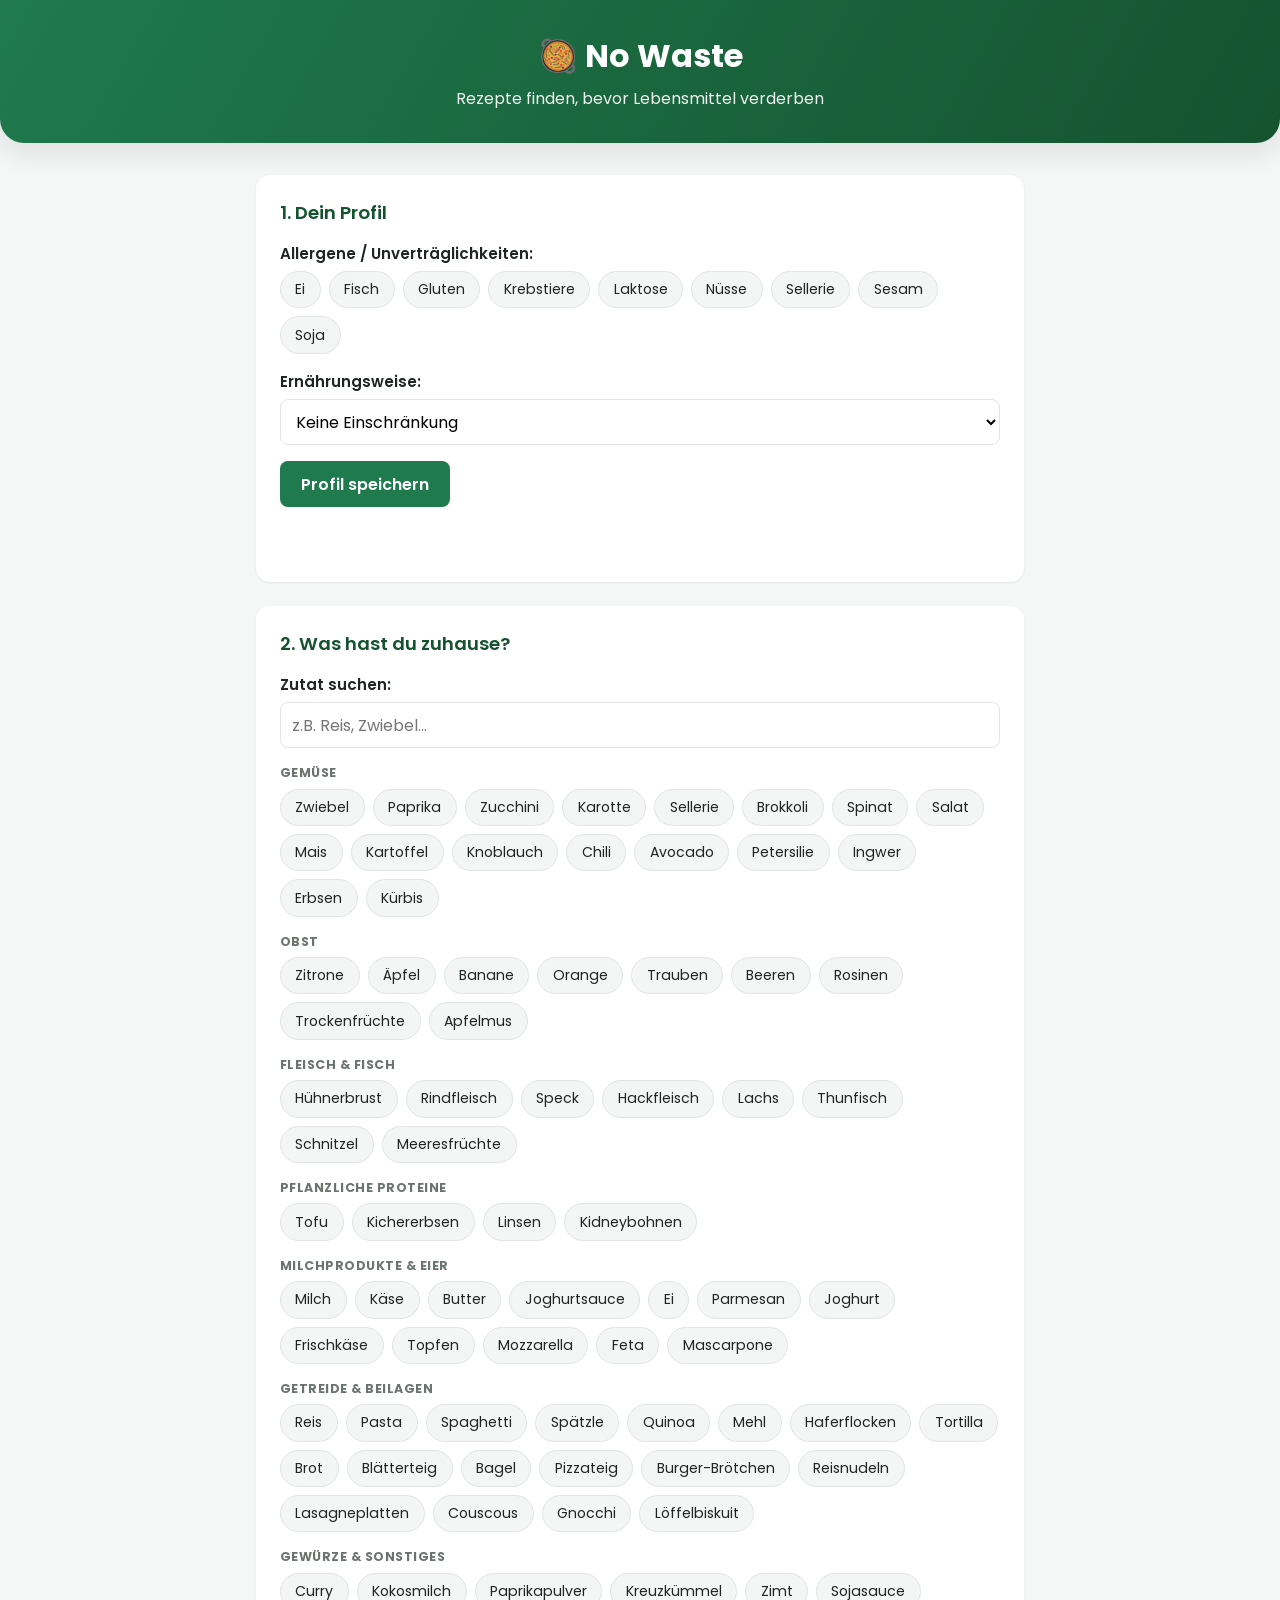
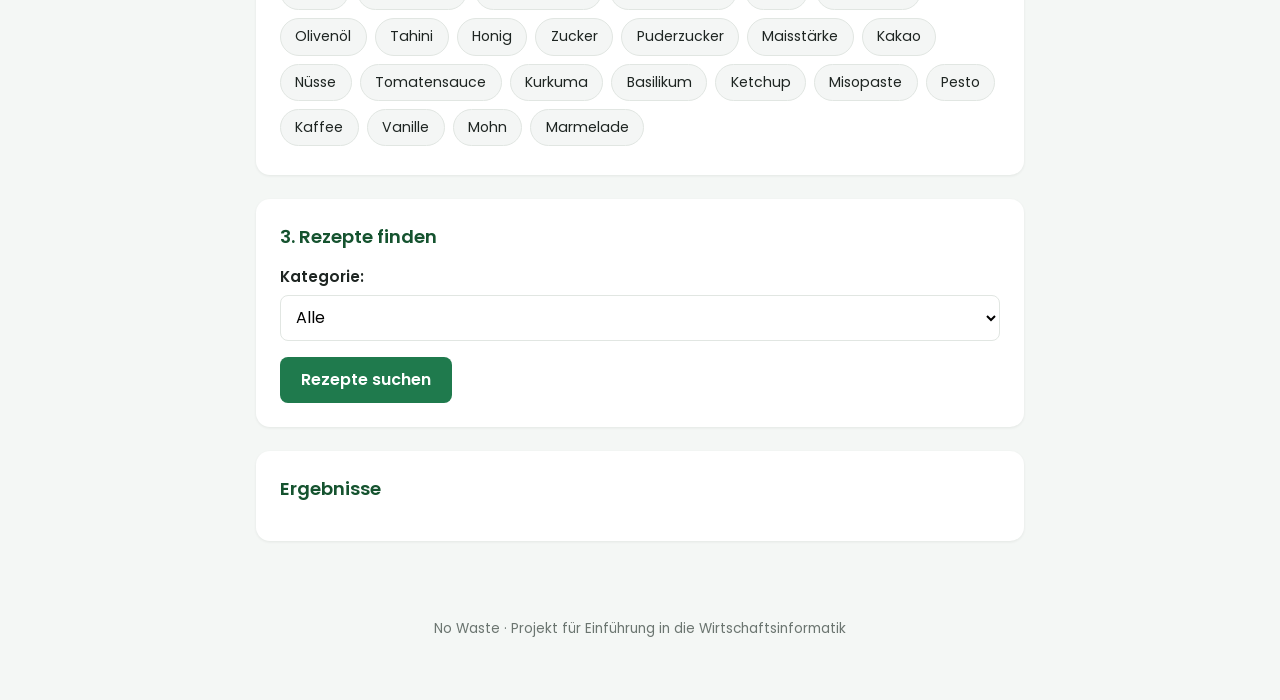
==== index.html @ 999bea0e "Add files via upload" ====
<!DOCTYPE html>
<html lang="de">
<head>
  <meta charset="UTF-8">
  <meta name="viewport" content="width=device-width, initial-scale=1.0">
  <title>No Waste</title>
  <link rel="preconnect" href="https://fonts.googleapis.com">
  <link rel="preconnect" href="https://fonts.gstatic.com" crossorigin>
  <link href="https://fonts.googleapis.com/css2?family=Poppins:wght@400;500;600;700&display=swap" rel="stylesheet">
  <link rel="stylesheet" href="style.css">
</head>
<body>
  <header>
    <h1>🥘 No Waste</h1>
    <p class="subtitle">Rezepte finden, bevor Lebensmittel verderben</p>
  </header>

  <main>
    <!-- Profil-Bereich: Allergene + Ernährungspräferenz (einmalig, wird gespeichert) -->
    <section id="profil-bereich" class="card">
      <h2>1. Dein Profil</h2>
      <div class="form-group">
        <label>Allergene / Unverträglichkeiten:</label>
        <div id="allergene-auswahl" class="chip-container"></div>
      </div>
      <div class="form-group">
        <label for="ernaehrung-select">Ernährungsweise:</label>
        <select id="ernaehrung-select"></select>
      </div>
      <button id="profil-speichern-btn">Profil speichern</button>
      <p id="profil-status" class="status-text"></p>
    </section>

    <!-- Zutaten-Auswahl -->
    <section id="zutaten-bereich" class="card">
      <h2>2. Was hast du zuhause?</h2>
      <div class="form-group">
        <label for="zutaten-suche">Zutat suchen:</label>
        <input type="text" id="zutaten-suche" placeholder="z.B. Reis, Zwiebel...">
      </div>
      <div id="zutaten-auswahl"></div>
    </section>

    <!-- Filter -->
    <section id="suche-bereich" class="card">
      <h2>3. Rezepte finden</h2>
      <div class="form-group">
        <label for="kategorie-select">Kategorie:</label>
        <select id="kategorie-select"></select>
      </div>
      <button id="suchen-btn">Rezepte suchen</button>
    </section>

    <!-- Ergebnisliste -->
    <section id="ergebnis-bereich" class="card">
      <h2>Ergebnisse</h2>
      <div id="ergebnis-container"></div>
    </section>
  </main>

  <footer>
    <p>No Waste · Projekt für Einführung in die Wirtschaftsinformatik</p>
  </footer>

  <script src="data.js"></script>
  <script src="algorithm.js"></script>
  <script src="ui-helpers.js"></script>
  <script src="app.js"></script>
</body>
</html>
---- style.css ----
:root {
  --color-primary: #1f7a4d;
  --color-primary-dark: #15532f;
  --color-primary-light: #e8f5ec;
  --color-accent: #e8a33d;
  --color-bg: #f4f7f5;
  --color-card: #ffffff;
  --color-text: #1e2522;
  --color-text-muted: #6b7570;
  --color-border: #e1e6e2;
  --color-danger: #c0392b;
  --radius: 14px;
  --shadow-sm: 0 1px 3px rgba(16, 24, 20, 0.07);
  --shadow-md: 0 10px 28px rgba(16, 24, 20, 0.10);
}

* { box-sizing: border-box; }

body {
  font-family: 'Poppins', 'Segoe UI', Arial, sans-serif;
  background: var(--color-bg);
  margin: 0;
  padding: 0;
  color: var(--color-text);
}

header {
  background: linear-gradient(120deg, var(--color-primary), var(--color-primary-dark));
  color: white;
  padding: 2rem 1.5rem;
  text-align: center;
  border-radius: 0 0 24px 24px;
  box-shadow: var(--shadow-md);
}

header h1 { margin: 0; font-size: 2rem; font-weight: 700; }
.subtitle { margin: 0.4rem 0 0; opacity: 0.92; }

.back-link {
  display: inline-block;
  margin-top: 0.8rem;
  color: white;
  text-decoration: none;
  font-weight: 500;
  opacity: 0.9;
  transition: opacity 0.15s;
}
.back-link:hover { opacity: 1; text-decoration: underline; }

main {
  max-width: 800px;
  margin: 2rem auto;
  padding: 0 1rem;
}

footer {
  text-align: center;
  color: var(--color-text-muted);
  font-size: 0.85rem;
  padding: 2rem 1rem 3rem;
}

.card {
  background: var(--color-card);
  border-radius: var(--radius);
  padding: 1.5rem;
  margin-bottom: 1.5rem;
  box-shadow: var(--shadow-sm);
}

.card h2 {
  margin-top: 0;
  color: var(--color-primary-dark);
  font-size: 1.15rem;
  font-weight: 600;
}

.meta-small {
  font-size: 0.8rem;
  font-weight: 400;
  color: var(--color-text-muted);
}

.form-group { margin-bottom: 1rem; }
.form-group label { display: block; font-weight: 600; margin-bottom: 0.4rem; font-size: 0.95rem; }

select, input[type="text"] {
  width: 100%;
  padding: 0.6rem 0.7rem;
  border: 1px solid var(--color-border);
  border-radius: 8px;
  font-size: 1rem;
  font-family: inherit;
  background: #fff;
}
select:focus, input[type="text"]:focus {
  outline: none;
  border-color: var(--color-primary);
}

button {
  background: var(--color-primary);
  color: white;
  border: none;
  padding: 0.65rem 1.3rem;
  border-radius: 8px;
  font-size: 1rem;
  font-weight: 600;
  font-family: inherit;
  cursor: pointer;
  transition: background 0.15s;
}
button:hover { background: var(--color-primary-dark); }

.chip-group-label {
  font-size: 0.78rem;
  font-weight: 700;
  text-transform: uppercase;
  letter-spacing: 0.04em;
  color: var(--color-text-muted);
  margin: 1rem 0 0.4rem;
}
.chip-group-label:first-child { margin-top: 0; }

.chip-container {
  display: flex;
  flex-wrap: wrap;
  gap: 0.5rem;
  margin-bottom: 0.3rem;
}

.chip {
  padding: 0.45rem 0.9rem;
  border: 1px solid var(--color-border);
  border-radius: 20px;
  cursor: pointer;
  font-size: 0.88rem;
  background: #f4f6f5;
  user-select: none;
  transition: background 0.15s, border-color 0.15s, color 0.15s;
}
.chip:hover { border-color: var(--color-primary); }
.chip.selected {
  background: var(--color-primary);
  color: white;
  border-color: var(--color-primary);
}
.chip.selected::before { content: "✓ "; }

.status-text {
  color: var(--color-primary);
  font-weight: 600;
  min-height: 1.2rem;
}

/* ---- Icon-Kreise ---- */
.icon-circle {
  width: 54px;
  height: 54px;
  border-radius: 50%;
  display: flex;
  align-items: center;
  justify-content: center;
  font-size: 1.7rem;
  flex-shrink: 0;
  box-shadow: var(--shadow-sm);
}
.icon-circle.big { width: 92px; height: 92px; font-size: 2.8rem; }

.icon-fruehstueck { background: linear-gradient(135deg, #ffd98e, #ef9f3e); }
.icon-mittag { background: linear-gradient(135deg, #8fd3a6, #1f7a4d); }
.icon-suess { background: linear-gradient(135deg, #f6a9c4, #c0558d); }

/* ---- Rezept-Karten (Übersicht) ---- */
@keyframes fadeInUp {
  from { opacity: 0; transform: translateY(10px); }
  to { opacity: 1; transform: translateY(0); }
}

.rezept-card {
  border: 1px solid var(--color-border);
  border-radius: var(--radius);
  padding: 1.1rem;
  margin-bottom: 1rem;
  cursor: pointer;
  background: #fff;
  animation: fadeInUp 0.35s ease both;
  transition: transform 0.15s ease, box-shadow 0.15s ease, border-color 0.15s ease;
}
.rezept-card:hover, .rezept-card:focus-visible {
  transform: translateY(-3px);
  box-shadow: var(--shadow-md);
  border-color: var(--color-primary);
  outline: none;
}

.rezept-card.potenzial {
  border: 2px dashed var(--color-accent);
  background: #fffaf0;
}

.rezept-header {
  display: flex;
  justify-content: space-between;
  align-items: center;
  gap: 0.8rem;
  margin-bottom: 0.3rem;
}

.rezept-header-left {
  display: flex;
  align-items: center;
  gap: 0.9rem;
}

.rezept-header h3 { margin: 0; font-size: 1.05rem; }

.sterne { color: var(--color-accent); font-size: 1.05rem; letter-spacing: 1px; white-space: nowrap; }
.sterne.big { font-size: 1.4rem; }

.potenzial-badge {
  display: inline-block;
  background: var(--color-accent);
  color: white;
  font-size: 0.7rem;
  font-weight: 600;
  padding: 0.15rem 0.5rem;
  border-radius: 10px;
  margin-left: 0.5rem;
  vertical-align: middle;
}

.rezept-meta { color: var(--color-text-muted); font-size: 0.88rem; margin: 0.2rem 0; }
.fehlend { color: var(--color-danger); font-size: 0.88rem; margin: 0.4rem 0 0; }
.substitution { color: var(--color-primary); font-size: 0.88rem; margin: 0.2rem 0 0; }

.empty-state { color: var(--color-text-muted); font-style: italic; }

/* ---- Detailseite ---- */
.detail-hero {
  display: flex;
  align-items: center;
  gap: 1.3rem;
  margin-bottom: 1.5rem;
}
.detail-hero h1 { margin: 0 0 0.2rem; font-size: 1.6rem; }

.zutaten-liste, .zubereitung-liste {
  padding-left: 1.2rem;
  margin: 0;
}
.zutaten-liste li, .zubereitung-liste li {
  margin-bottom: 0.5rem;
  line-height: 1.4;
}

.essenziell-badge {
  display: inline-block;
  background: var(--color-primary-light);
  color: var(--color-primary-dark);
  font-size: 0.7rem;
  font-weight: 600;
  padding: 0.1rem 0.45rem;
  border-radius: 8px;
  margin-left: 0.4rem;
}

.naehrwerte-grid {
  display: grid;
  grid-template-columns: repeat(4, 1fr);
  gap: 0.8rem;
  text-align: center;
}
.naehrwerte-grid div {
  background: var(--color-bg);
  border-radius: 10px;
  padding: 0.7rem 0.3rem;
  display: flex;
  flex-direction: column;
  gap: 0.15rem;
}
.naehrwerte-grid strong { font-size: 1.1rem; color: var(--color-primary-dark); }
.naehrwerte-grid span { font-size: 0.78rem; color: var(--color-text-muted); }

.tag-container { display: flex; flex-wrap: wrap; gap: 0.5rem; }
.tag {
  background: #fdeceb;
  color: var(--color-danger);
  padding: 0.3rem 0.7rem;
  border-radius: 20px;
  font-size: 0.85rem;
  font-weight: 500;
}
.tag-neutral {
  background: var(--color-primary-light);
  color: var(--color-primary-dark);
}

@media (max-width: 600px) {
  .detail-hero { flex-direction: column; align-items: flex-start; text-align: left; }
  .naehrwerte-grid { grid-template-columns: repeat(2, 1fr); }
  header h1 { font-size: 1.6rem; }
}
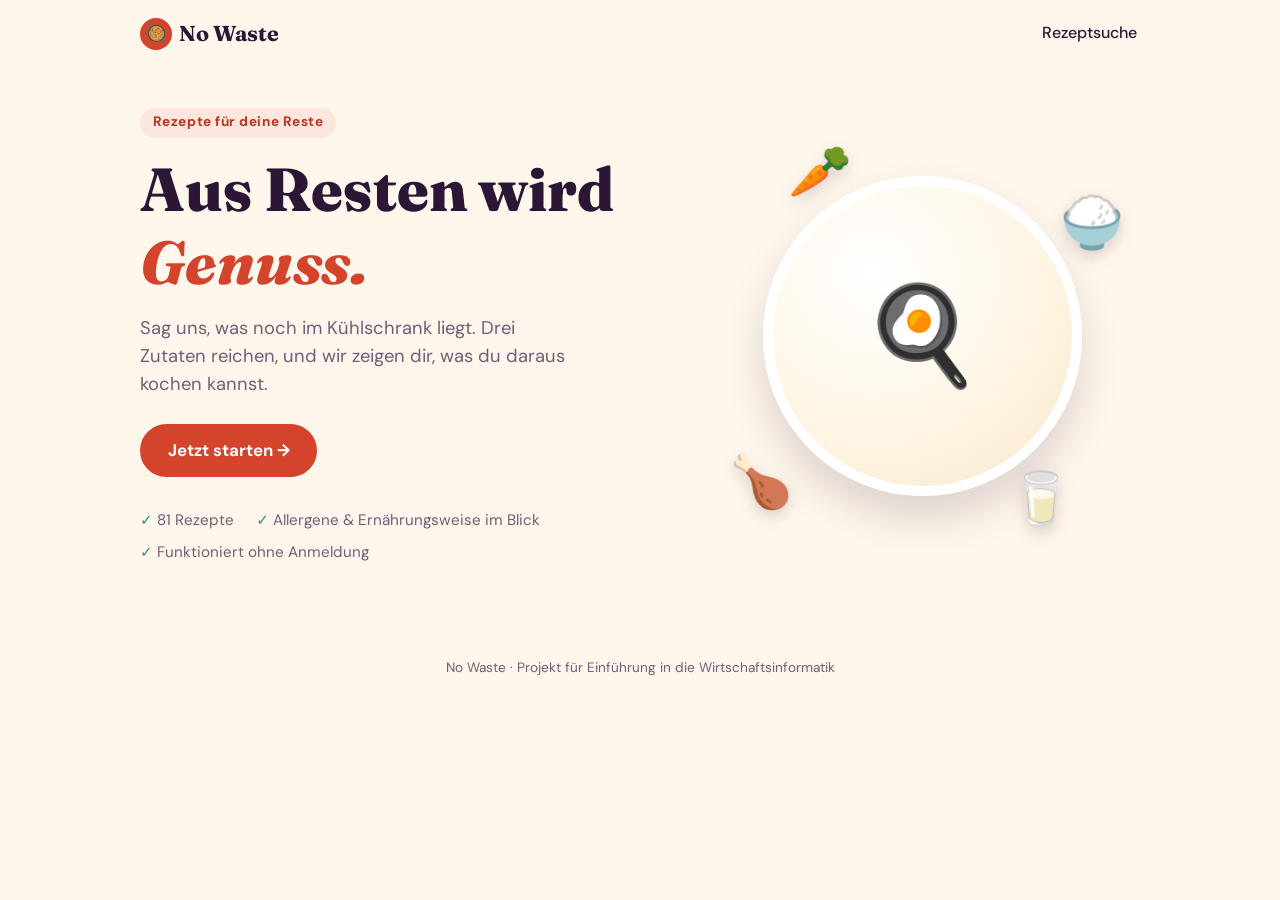
==== commit e1762fdb: "commit" ====
--- a/index.html
+++ b/index.html
@@ -3,58 +3,41 @@
 <head>
   <meta charset="UTF-8">
   <meta name="viewport" content="width=device-width, initial-scale=1.0">
-  <title>No Waste</title>
+  <title>No Waste – Aus Resten wird Genuss</title>
   <link rel="preconnect" href="https://fonts.googleapis.com">
   <link rel="preconnect" href="https://fonts.gstatic.com" crossorigin>
-  <link href="https://fonts.googleapis.com/css2?family=Poppins:wght@400;500;600;700&display=swap" rel="stylesheet">
+  <link href="https://fonts.googleapis.com/css2?family=DM+Sans:wght@400;500;700&family=Fraunces:ital,wght@0,600;0,800;1,600&display=swap" rel="stylesheet">
   <link rel="stylesheet" href="style.css">
 </head>
 <body>
-  <header>
-    <h1>🥘 No Waste</h1>
-    <p class="subtitle">Rezepte finden, bevor Lebensmittel verderben</p>
+  <header class="topbar">
+    <a class="brand" href="index.html"><span class="brand-dot" aria-hidden="true">🥘</span> No Waste</a>
+    <nav class="topnav" aria-label="Hauptnavigation">
+      <a href="suche.html">Rezeptsuche</a>
+    </nav>
   </header>
 
-  <main>
-    <!-- Profil-Bereich: Allergene + Ernährungspräferenz (einmalig, wird gespeichert) -->
-    <section id="profil-bereich" class="card">
-      <h2>1. Dein Profil</h2>
-      <div class="form-group">
-        <label>Allergene / Unverträglichkeiten:</label>
-        <div id="allergene-auswahl" class="chip-container"></div>
+  <main style="max-width:none;padding:0">
+    <section class="hero">
+      <div>
+        <span class="hero-eyebrow">Rezepte für deine Reste</span>
+        <h1>Aus Resten wird <em>Genuss.</em></h1>
+        <p class="lead">Sag uns, was noch im Kühlschrank liegt. Drei Zutaten reichen, und wir zeigen dir, was du daraus kochen kannst.</p>
+        <a class="btn" href="suche.html">Jetzt starten →</a>
+        <ul class="hero-points">
+          <li><span id="anzahl-rezepte">80+</span> Rezepte</li>
+          <li>Allergene &amp; Ernährungsweise im Blick</li>
+          <li>Funktioniert ohne Anmeldung</li>
+        </ul>
       </div>
-      <div class="form-group">
-        <label for="ernaehrung-select">Ernährungsweise:</label>
-        <select id="ernaehrung-select"></select>
+
+      <div class="hero-art" aria-hidden="true">
+        <div class="plate">🍳</div>
+        <span class="float f1">🥕</span>
+        <span class="float f2">🍚</span>
+        <span class="float f3">🍗</span>
+        <span class="float f4">🥛</span>
       </div>
-      <button id="profil-speichern-btn">Profil speichern</button>
-      <p id="profil-status" class="status-text"></p>
-    </section>
-
-    <!-- Zutaten-Auswahl -->
-    <section id="zutaten-bereich" class="card">
-      <h2>2. Was hast du zuhause?</h2>
-      <div class="form-group">
-        <label for="zutaten-suche">Zutat suchen:</label>
-        <input type="text" id="zutaten-suche" placeholder="z.B. Reis, Zwiebel...">
-      </div>
-      <div id="zutaten-auswahl"></div>
-    </section>
-
-    <!-- Filter -->
-    <section id="suche-bereich" class="card">
-      <h2>3. Rezepte finden</h2>
-      <div class="form-group">
-        <label for="kategorie-select">Kategorie:</label>
-        <select id="kategorie-select"></select>
-      </div>
-      <button id="suchen-btn">Rezepte suchen</button>
-    </section>
-
-    <!-- Ergebnisliste -->
-    <section id="ergebnis-bereich" class="card">
-      <h2>Ergebnisse</h2>
-      <div id="ergebnis-container"></div>
     </section>
   </main>
 
@@ -63,8 +46,8 @@
   </footer>
 
   <script src="data.js"></script>
-  <script src="algorithm.js"></script>
-  <script src="ui-helpers.js"></script>
-  <script src="app.js"></script>
+  <script>
+    document.getElementById("anzahl-rezepte").textContent = REZEPTE.length;
+  </script>
 </body>
 </html>
--- a/style.css
+++ b/style.css
@@ -1,303 +1,543 @@
+/* ==========================================================
+   No Waste - Design
+   Warmes Creme, dunkles Aubergine, Koralle als Akzent
+   ========================================================== */
+
 :root {
-  --color-primary: #1f7a4d;
-  --color-primary-dark: #15532f;
-  --color-primary-light: #e8f5ec;
-  --color-accent: #e8a33d;
-  --color-bg: #f4f7f5;
-  --color-card: #ffffff;
-  --color-text: #1e2522;
-  --color-text-muted: #6b7570;
-  --color-border: #e1e6e2;
-  --color-danger: #c0392b;
-  --radius: 14px;
-  --shadow-sm: 0 1px 3px rgba(16, 24, 20, 0.07);
-  --shadow-md: 0 10px 28px rgba(16, 24, 20, 0.10);
+  --bg: #fff7ec;
+  --surface: #fffdf9;
+  --text: #2b1735;
+  --muted: #6f5f76;
+  --border: #eadfd0;
+  --accent: #d4432b;
+  --accent-dark: #b83420;
+  --accent-soft: #fde6de;
+  --sun: #f6b93b;
+  --teal: #2f8f83;
+  --star: #e09b0c;
+  --radius: 18px;
+  --shadow-sm: 0 1px 2px rgba(43, 23, 53, 0.06);
+  --shadow-md: 0 12px 30px rgba(43, 23, 53, 0.12);
+  --font-head: "Fraunces", Georgia, "Times New Roman", serif;
+  --font-body: "DM Sans", "Segoe UI", system-ui, Arial, sans-serif;
 }
 
 * { box-sizing: border-box; }
 
 body {
-  font-family: 'Poppins', 'Segoe UI', Arial, sans-serif;
-  background: var(--color-bg);
   margin: 0;
-  padding: 0;
-  color: var(--color-text);
-}
-
-header {
-  background: linear-gradient(120deg, var(--color-primary), var(--color-primary-dark));
-  color: white;
-  padding: 2rem 1.5rem;
-  text-align: center;
-  border-radius: 0 0 24px 24px;
-  box-shadow: var(--shadow-md);
-}
-
-header h1 { margin: 0; font-size: 2rem; font-weight: 700; }
-.subtitle { margin: 0.4rem 0 0; opacity: 0.92; }
-
-.back-link {
-  display: inline-block;
-  margin-top: 0.8rem;
-  color: white;
+  background: var(--bg);
+  color: var(--text);
+  font-family: var(--font-body);
+  font-size: 1rem;
+  line-height: 1.5;
+}
+
+h1, h2, h3 { font-family: var(--font-head); line-height: 1.2; margin: 0; }
+
+a { color: var(--accent-dark); }
+
+:focus-visible {
+  outline: 3px solid var(--accent);
+  outline-offset: 2px;
+}
+
+.visually-hidden {
+  position: absolute !important;
+  width: 1px; height: 1px;
+  overflow: hidden;
+  clip: rect(0 0 0 0);
+  white-space: nowrap;
+}
+
+/* ---------- Kopfzeile ---------- */
+.topbar {
+  max-width: 1040px;
+  margin: 0 auto;
+  padding: 1.1rem 1.25rem;
+  display: flex;
+  align-items: center;
+  justify-content: space-between;
+  gap: 1rem;
+}
+.brand {
+  font-family: var(--font-head);
+  font-weight: 700;
+  font-size: 1.35rem;
+  color: var(--text);
+  text-decoration: none;
+  display: inline-flex;
+  align-items: center;
+  gap: 0.45rem;
+}
+.brand-dot {
+  width: 2rem; height: 2rem;
+  border-radius: 50%;
+  background: var(--accent);
+  display: inline-flex; align-items: center; justify-content: center;
+  font-size: 1.05rem;
+}
+.topnav a {
+  color: var(--text);
   text-decoration: none;
   font-weight: 500;
-  opacity: 0.9;
-  transition: opacity 0.15s;
-}
-.back-link:hover { opacity: 1; text-decoration: underline; }
-
-main {
-  max-width: 800px;
-  margin: 2rem auto;
-  padding: 0 1rem;
-}
+  padding: 0.4rem 0.2rem;
+  margin-left: 1rem;
+  border-bottom: 2px solid transparent;
+}
+.topnav a:hover, .topnav a[aria-current="page"] { border-bottom-color: var(--accent); }
+
+main { max-width: 760px; margin: 0 auto; padding: 0 1.25rem 3rem; }
 
 footer {
   text-align: center;
-  color: var(--color-text-muted);
+  color: var(--muted);
   font-size: 0.85rem;
-  padding: 2rem 1rem 3rem;
-}
-
-.card {
-  background: var(--color-card);
+  padding: 2rem 1rem 2.5rem;
+}
+
+/* ---------- Buttons ---------- */
+.btn {
+  display: inline-flex;
+  align-items: center;
+  justify-content: center;
+  gap: 0.5rem;
+  background: var(--accent);
+  color: #fff;
+  border: 2px solid var(--accent);
+  border-radius: 999px;
+  padding: 0.85rem 1.6rem;
+  font: 700 1.05rem var(--font-body);
+  text-decoration: none;
+  cursor: pointer;
+  transition: background 0.15s, transform 0.15s, box-shadow 0.15s;
+}
+.btn:hover:not(:disabled) {
+  background: var(--accent-dark);
+  border-color: var(--accent-dark);
+  transform: translateY(-2px);
+  box-shadow: var(--shadow-md);
+}
+.btn:disabled {
+  background: #e9dfd5;
+  border-color: #e9dfd5;
+  color: #7d6f80;
+  cursor: not-allowed;
+}
+.btn-ghost {
+  background: transparent;
+  color: var(--text);
+  border-color: var(--text);
+}
+.btn-ghost:hover:not(:disabled) { background: var(--text); border-color: var(--text); color: #fff; }
+.btn-small { padding: 0.45rem 1rem; font-size: 0.9rem; }
+
+/* ==========================================================
+   Startseite
+   ========================================================== */
+.hero {
+  max-width: 1040px;
+  margin: 0 auto;
+  padding: 2.5rem 1.25rem 3rem;
+  display: grid;
+  grid-template-columns: 1.1fr 0.9fr;
+  gap: 2rem;
+  align-items: center;
+}
+.hero-eyebrow {
+  display: inline-block;
+  background: var(--accent-soft);
+  color: var(--accent-dark);
+  font-weight: 700;
+  font-size: 0.85rem;
+  letter-spacing: 0.04em;
+  padding: 0.3rem 0.8rem;
+  border-radius: 999px;
+  margin-bottom: 1rem;
+}
+.hero h1 { font-size: clamp(2.3rem, 6vw, 3.8rem); font-weight: 800; margin-bottom: 1rem; }
+.hero h1 em { font-style: italic; color: var(--accent); }
+.hero p.lead { font-size: 1.15rem; color: var(--muted); max-width: 34ch; margin: 0 0 1.6rem; }
+
+.hero-points {
+  list-style: none;
+  padding: 0;
+  margin: 2rem 0 0;
+  display: flex;
+  flex-wrap: wrap;
+  gap: 0.6rem 1.4rem;
+  color: var(--muted);
+  font-size: 0.95rem;
+}
+.hero-points li::before { content: "✓ "; color: var(--teal); font-weight: 700; }
+
+.hero-art {
+  position: relative;
+  aspect-ratio: 1;
+  max-width: 420px;
+  width: 100%;
+  justify-self: center;
+}
+.plate {
+  position: absolute;
+  inset: 12%;
+  border-radius: 50%;
+  background: radial-gradient(circle at 35% 30%, #fff 0%, #fff4e1 60%, #f6e3c3 100%);
+  box-shadow: inset 0 0 0 10px #fff, 0 22px 40px rgba(43, 23, 53, 0.16);
+  display: flex;
+  align-items: center;
+  justify-content: center;
+  font-size: clamp(3.5rem, 12vw, 6rem);
+}
+.float {
+  position: absolute;
+  font-size: clamp(2rem, 7vw, 3.2rem);
+  filter: drop-shadow(0 6px 8px rgba(43, 23, 53, 0.18));
+  animation: bob 4.5s ease-in-out infinite;
+}
+.float.f1 { top: 2%; left: 18%; animation-delay: 0s; }
+.float.f2 { top: 14%; right: 2%; animation-delay: 0.8s; }
+.float.f3 { bottom: 6%; left: 4%; animation-delay: 1.6s; }
+.float.f4 { bottom: 2%; right: 14%; animation-delay: 2.4s; }
+@keyframes bob {
+  0%, 100% { transform: translateY(0) rotate(-4deg); }
+  50% { transform: translateY(-12px) rotate(4deg); }
+}
+
+/* ==========================================================
+   Suchseite
+   ========================================================== */
+.page-title { display: flex; align-items: center; gap: 0.8rem; margin: 1.2rem 0 0.6rem; }
+.page-title .icon-big {
+  width: 3.2rem; height: 3.2rem; border-radius: 50%;
+  background: var(--accent-soft);
+  display: flex; align-items: center; justify-content: center;
+  font-size: 1.7rem;
+}
+.page-title h1 { font-size: 2.1rem; }
+.intro { color: var(--muted); font-size: 1.08rem; max-width: 52ch; margin: 0 0 1.4rem; }
+
+/* Profilzeile */
+.profil-zeile {
+  display: flex;
+  align-items: center;
+  flex-wrap: wrap;
+  gap: 0.3rem 0.8rem;
+  font-size: 0.95rem;
+  margin-bottom: 1rem;
+}
+.profil-zeile strong { font-weight: 700; }
+.link-btn {
+  background: none;
+  border: none;
+  padding: 0.25rem 0.4rem;
+  color: var(--accent-dark);
+  font: 600 0.95rem var(--font-body);
+  cursor: pointer;
+  text-decoration: underline;
+  text-underline-offset: 3px;
+}
+.profil-panel {
+  background: var(--surface);
+  border: 1px solid var(--border);
   border-radius: var(--radius);
-  padding: 1.5rem;
-  margin-bottom: 1.5rem;
+  padding: 1.1rem 1.2rem;
+  margin-bottom: 1.4rem;
   box-shadow: var(--shadow-sm);
 }
-
-.card h2 {
-  margin-top: 0;
-  color: var(--color-primary-dark);
-  font-size: 1.15rem;
-  font-weight: 600;
-}
-
-.meta-small {
-  font-size: 0.8rem;
-  font-weight: 400;
-  color: var(--color-text-muted);
-}
-
-.form-group { margin-bottom: 1rem; }
-.form-group label { display: block; font-weight: 600; margin-bottom: 0.4rem; font-size: 0.95rem; }
-
-select, input[type="text"] {
+.profil-panel[hidden] { display: none; }
+.field-label { display: block; font-weight: 700; font-size: 0.92rem; margin-bottom: 0.45rem; }
+.profil-panel .field-label:not(:first-child) { margin-top: 1rem; }
+.status-text { color: var(--teal); font-weight: 600; font-size: 0.9rem; min-height: 1.3rem; margin: 0.6rem 0 0; }
+
+select {
   width: 100%;
-  padding: 0.6rem 0.7rem;
-  border: 1px solid var(--color-border);
-  border-radius: 8px;
-  font-size: 1rem;
-  font-family: inherit;
+  padding: 0.7rem 0.8rem;
+  border: 2px solid var(--border);
+  border-radius: 12px;
+  font: 1rem var(--font-body);
   background: #fff;
-}
-select:focus, input[type="text"]:focus {
+  color: var(--text);
+}
+select:focus { border-color: var(--accent); outline: none; }
+
+/* Chips */
+.chip-container { display: flex; flex-wrap: wrap; gap: 0.5rem; }
+.chip {
+  padding: 0.4rem 0.9rem;
+  border: 2px solid var(--border);
+  border-radius: 999px;
+  background: #fff;
+  color: var(--text);
+  font: 500 0.92rem var(--font-body);
+  cursor: pointer;
+  user-select: none;
+  transition: background 0.15s, border-color 0.15s;
+}
+.chip:hover { border-color: var(--accent); }
+.chip[aria-pressed="true"] { background: var(--accent); border-color: var(--accent); color: #fff; }
+.chip[aria-pressed="true"]::before { content: "✓ "; }
+
+/* Zutateneingabe */
+.suche-box { position: relative; margin-top: 1.6rem; }
+.suche-box label { display: block; font-weight: 700; margin-bottom: 0.45rem; }
+.input-wrap {
+  display: flex;
+  align-items: center;
+  gap: 0.6rem;
+  background: #fff;
+  border: 2px solid var(--border);
+  border-radius: 14px;
+  padding: 0 1rem;
+  transition: border-color 0.15s, box-shadow 0.15s;
+}
+.input-wrap:focus-within { border-color: var(--accent); box-shadow: 0 0 0 4px var(--accent-soft); }
+.input-wrap input {
+  flex: 1;
+  border: none;
   outline: none;
-  border-color: var(--color-primary);
-}
-
-button {
-  background: var(--color-primary);
-  color: white;
-  border: none;
-  padding: 0.65rem 1.3rem;
-  border-radius: 8px;
-  font-size: 1rem;
-  font-weight: 600;
-  font-family: inherit;
+  background: transparent;
+  font: 1.15rem var(--font-body);
+  color: var(--text);
+  padding: 0.95rem 0;
+  min-width: 0;
+}
+.input-wrap input::placeholder { color: #8d7f93; }
+.input-wrap input:disabled { cursor: not-allowed; }
+.input-icon { font-size: 1.15rem; }
+
+.vorschlaege {
+  position: absolute;
+  left: 0; right: 0;
+  z-index: 20;
+  list-style: none;
+  margin: 0.4rem 0 0;
+  padding: 0.35rem;
+  background: #fff;
+  border: 2px solid var(--border);
+  border-radius: 14px;
+  box-shadow: var(--shadow-md);
+  max-height: 320px;
+  overflow-y: auto;
+}
+.vorschlaege[hidden] { display: none; }
+.vorschlag {
+  display: flex;
+  justify-content: space-between;
+  align-items: baseline;
+  gap: 1rem;
+  padding: 0.65rem 0.8rem;
+  border-radius: 10px;
   cursor: pointer;
-  transition: background 0.15s;
-}
-button:hover { background: var(--color-primary-dark); }
-
-.chip-group-label {
-  font-size: 0.78rem;
-  font-weight: 700;
-  text-transform: uppercase;
-  letter-spacing: 0.04em;
-  color: var(--color-text-muted);
-  margin: 1rem 0 0.4rem;
-}
-.chip-group-label:first-child { margin-top: 0; }
-
-.chip-container {
-  display: flex;
+}
+.vorschlag[aria-selected="true"], .vorschlag:hover { background: var(--accent-soft); }
+.vorschlag .alias { color: var(--muted); font-size: 0.85rem; font-weight: 400; }
+.vorschlag .kat { color: var(--muted); font-size: 0.8rem; white-space: nowrap; }
+.vorschlag-leer { padding: 0.7rem 0.8rem; color: var(--muted); }
+
+/* Gewählte Reste */
+.reste-zeile {
+  display: flex;
+  align-items: center;
   flex-wrap: wrap;
   gap: 0.5rem;
-  margin-bottom: 0.3rem;
-}
-
-.chip {
-  padding: 0.45rem 0.9rem;
-  border: 1px solid var(--color-border);
-  border-radius: 20px;
+  margin-top: 0.9rem;
+  min-height: 2.6rem;
+}
+.rest-chip {
+  display: inline-flex;
+  align-items: center;
+  gap: 0.4rem;
+  background: var(--text);
+  color: #fff;
+  border-radius: 999px;
+  padding: 0.35rem 0.4rem 0.35rem 1rem;
+  font-weight: 600;
+}
+.rest-chip button {
+  width: 1.7rem; height: 1.7rem;
+  border-radius: 50%;
+  border: none;
+  background: rgba(255, 255, 255, 0.18);
+  color: #fff;
+  font-size: 1rem;
+  line-height: 1;
   cursor: pointer;
-  font-size: 0.88rem;
-  background: #f4f6f5;
-  user-select: none;
-  transition: background 0.15s, border-color 0.15s, color 0.15s;
-}
-.chip:hover { border-color: var(--color-primary); }
-.chip.selected {
-  background: var(--color-primary);
-  color: white;
-  border-color: var(--color-primary);
-}
-.chip.selected::before { content: "✓ "; }
-
-.status-text {
-  color: var(--color-primary);
-  font-weight: 600;
-  min-height: 1.2rem;
-}
-
-/* ---- Icon-Kreise ---- */
+}
+.rest-chip button:hover { background: var(--accent); }
+.reste-zaehler { color: var(--muted); font-size: 0.9rem; margin-left: auto; }
+
+/* Optionen */
+.optionen {
+  display: grid;
+  grid-template-columns: 1fr;
+  gap: 0.9rem;
+  margin-top: 1.4rem;
+  padding: 1rem 1.1rem;
+  background: var(--surface);
+  border: 1px solid var(--border);
+  border-radius: var(--radius);
+}
+.schalter { display: flex; align-items: flex-start; gap: 0.7rem; cursor: pointer; }
+.schalter input { width: 1.25rem; height: 1.25rem; margin-top: 0.15rem; accent-color: var(--accent); flex-shrink: 0; }
+.schalter small { display: block; color: var(--muted); }
+
+.basics-info { margin-top: 0.9rem; color: var(--muted); font-size: 0.9rem; }
+.basics-info summary { cursor: pointer; font-weight: 600; color: var(--text); }
+.basics-info p { margin: 0.4rem 0 0; }
+
+.aktionen { margin-top: 1.4rem; display: flex; flex-direction: column; align-items: flex-end; gap: 0.6rem; }
+.hinweis { margin: 0; color: var(--muted); font-size: 0.9rem; text-align: right; }
+
+/* ---------- Ergebnisse ---------- */
+.ergebnisse { margin-top: 2.5rem; scroll-margin-top: 1rem; }
+.ergebnisse[hidden] { display: none; }
+.ergebnis-kopf { margin-bottom: 1.2rem; }
+.ergebnis-kopf h2 { font-size: 1.7rem; }
+.ergebnis-kopf p { margin: 0.3rem 0 0; color: var(--muted); }
+
+.gruppe { margin-top: 2rem; }
+.gruppe-kopf { display: flex; align-items: baseline; flex-wrap: wrap; gap: 0.3rem 0.8rem; margin-bottom: 0.7rem; }
+.gruppe-kopf h3 { font-size: 1.25rem; }
+.gruppe-kopf .anzahl { color: var(--muted); font-size: 0.9rem; }
+.gruppe-kopf .badge-alle {
+  background: var(--sun);
+  color: var(--text);
+  font-weight: 700;
+  font-size: 0.75rem;
+  padding: 0.15rem 0.6rem;
+  border-radius: 999px;
+}
+
+.rezept-card {
+  display: block;
+  background: var(--surface);
+  border: 2px solid var(--border);
+  border-radius: var(--radius);
+  padding: 1rem 1.1rem;
+  margin-bottom: 0.8rem;
+  cursor: pointer;
+  text-decoration: none;
+  color: inherit;
+  animation: rein 0.35s ease both;
+  transition: transform 0.15s, box-shadow 0.15s, border-color 0.15s;
+}
+.rezept-card:hover { transform: translateY(-3px); box-shadow: var(--shadow-md); border-color: var(--accent); }
+.rezept-card.potenzial { border-style: dashed; border-color: var(--sun); background: #fffaf0; }
+@keyframes rein { from { opacity: 0; transform: translateY(10px); } to { opacity: 1; transform: none; } }
+
+.rezept-header { display: flex; align-items: center; justify-content: space-between; gap: 0.8rem; }
+.rezept-header-left { display: flex; align-items: center; gap: 0.9rem; min-width: 0; }
+.rezept-header h4 { margin: 0; font-family: var(--font-head); font-size: 1.12rem; line-height: 1.25; }
+.rezept-meta { color: var(--muted); font-size: 0.88rem; margin: 0.15rem 0 0; }
+.sterne { color: var(--star); letter-spacing: 1px; white-space: nowrap; font-size: 1.05rem; }
+.sterne.big { font-size: 1.5rem; }
+
+.potenzial-badge {
+  display: inline-block;
+  background: var(--sun);
+  color: var(--text);
+  font: 700 0.7rem var(--font-body);
+  padding: 0.1rem 0.55rem;
+  border-radius: 999px;
+  margin-left: 0.5rem;
+  vertical-align: middle;
+}
+
+.karte-info { margin: 0.6rem 0 0; font-size: 0.9rem; }
+.info-genutzt { color: var(--teal); font-weight: 600; }
+.info-fehlt { color: var(--muted); }
+.info-fehlt strong { color: var(--accent-dark); }
+.info-ersatz { color: var(--teal); }
+.info-fertig { color: var(--teal); font-weight: 600; }
+
+.mehr-btn { margin-top: 0.2rem; }
+.leer {
+  background: var(--surface);
+  border: 2px dashed var(--border);
+  border-radius: var(--radius);
+  padding: 1.4rem;
+  color: var(--muted);
+}
+
+/* ---------- Icon-Kreise ---------- */
 .icon-circle {
-  width: 54px;
-  height: 54px;
+  width: 54px; height: 54px;
   border-radius: 50%;
-  display: flex;
-  align-items: center;
-  justify-content: center;
+  display: flex; align-items: center; justify-content: center;
   font-size: 1.7rem;
   flex-shrink: 0;
   box-shadow: var(--shadow-sm);
 }
 .icon-circle.big { width: 92px; height: 92px; font-size: 2.8rem; }
-
-.icon-fruehstueck { background: linear-gradient(135deg, #ffd98e, #ef9f3e); }
-.icon-mittag { background: linear-gradient(135deg, #8fd3a6, #1f7a4d); }
-.icon-suess { background: linear-gradient(135deg, #f6a9c4, #c0558d); }
-
-/* ---- Rezept-Karten (Übersicht) ---- */
-@keyframes fadeInUp {
-  from { opacity: 0; transform: translateY(10px); }
-  to { opacity: 1; transform: translateY(0); }
-}
-
-.rezept-card {
-  border: 1px solid var(--color-border);
+.icon-fruehstueck { background: linear-gradient(135deg, #ffe39b, #f6b93b); }
+.icon-mittag { background: linear-gradient(135deg, #ffc1ad, #e4604a); }
+.icon-suess { background: linear-gradient(135deg, #f3b8e0, #a8508f); }
+
+/* ==========================================================
+   Detailseite
+   ========================================================== */
+.back-link {
+  display: inline-block;
+  margin: 0.4rem 0 1.2rem;
+  font-weight: 600;
+  text-decoration: none;
+  color: var(--text);
+}
+.back-link:hover { color: var(--accent); }
+
+.detail-hero { display: flex; align-items: center; gap: 1.3rem; margin-bottom: 1.5rem; }
+.detail-hero h1 { font-size: 2rem; margin-bottom: 0.2rem; }
+
+.card {
+  background: var(--surface);
+  border: 1px solid var(--border);
   border-radius: var(--radius);
-  padding: 1.1rem;
-  margin-bottom: 1rem;
-  cursor: pointer;
-  background: #fff;
-  animation: fadeInUp 0.35s ease both;
-  transition: transform 0.15s ease, box-shadow 0.15s ease, border-color 0.15s ease;
-}
-.rezept-card:hover, .rezept-card:focus-visible {
-  transform: translateY(-3px);
-  box-shadow: var(--shadow-md);
-  border-color: var(--color-primary);
-  outline: none;
-}
-
-.rezept-card.potenzial {
-  border: 2px dashed var(--color-accent);
-  background: #fffaf0;
-}
-
-.rezept-header {
-  display: flex;
-  justify-content: space-between;
-  align-items: center;
-  gap: 0.8rem;
-  margin-bottom: 0.3rem;
-}
-
-.rezept-header-left {
-  display: flex;
-  align-items: center;
-  gap: 0.9rem;
-}
-
-.rezept-header h3 { margin: 0; font-size: 1.05rem; }
-
-.sterne { color: var(--color-accent); font-size: 1.05rem; letter-spacing: 1px; white-space: nowrap; }
-.sterne.big { font-size: 1.4rem; }
-
-.potenzial-badge {
-  display: inline-block;
-  background: var(--color-accent);
-  color: white;
+  padding: 1.3rem 1.4rem;
+  margin-bottom: 1.2rem;
+  box-shadow: var(--shadow-sm);
+}
+.card h2 { font-size: 1.25rem; margin-bottom: 0.8rem; }
+.meta-small { font-family: var(--font-body); font-size: 0.8rem; font-weight: 400; color: var(--muted); }
+
+.zutaten-liste { list-style: none; padding: 0; margin: 0; }
+.zutaten-liste li { padding: 0.45rem 0; border-bottom: 1px solid var(--border); display: flex; gap: 0.6rem; align-items: baseline; flex-wrap: wrap; }
+.zutaten-liste li:last-child { border-bottom: none; }
+.zutaten-liste .status { width: 1.4rem; }
+.zutaten-liste .status-text { color: var(--muted); font-size: 0.88rem; margin: 0; font-weight: 400; min-height: 0; }
+.essenziell-badge {
+  background: var(--accent-soft);
+  color: var(--accent-dark);
   font-size: 0.7rem;
-  font-weight: 600;
-  padding: 0.15rem 0.5rem;
-  border-radius: 10px;
-  margin-left: 0.5rem;
-  vertical-align: middle;
-}
-
-.rezept-meta { color: var(--color-text-muted); font-size: 0.88rem; margin: 0.2rem 0; }
-.fehlend { color: var(--color-danger); font-size: 0.88rem; margin: 0.4rem 0 0; }
-.substitution { color: var(--color-primary); font-size: 0.88rem; margin: 0.2rem 0 0; }
-
-.empty-state { color: var(--color-text-muted); font-style: italic; }
-
-/* ---- Detailseite ---- */
-.detail-hero {
-  display: flex;
-  align-items: center;
-  gap: 1.3rem;
-  margin-bottom: 1.5rem;
-}
-.detail-hero h1 { margin: 0 0 0.2rem; font-size: 1.6rem; }
-
-.zutaten-liste, .zubereitung-liste {
-  padding-left: 1.2rem;
-  margin: 0;
-}
-.zutaten-liste li, .zubereitung-liste li {
-  margin-bottom: 0.5rem;
-  line-height: 1.4;
-}
-
-.essenziell-badge {
-  display: inline-block;
-  background: var(--color-primary-light);
-  color: var(--color-primary-dark);
-  font-size: 0.7rem;
-  font-weight: 600;
-  padding: 0.1rem 0.45rem;
-  border-radius: 8px;
-  margin-left: 0.4rem;
-}
-
-.naehrwerte-grid {
-  display: grid;
-  grid-template-columns: repeat(4, 1fr);
-  gap: 0.8rem;
-  text-align: center;
-}
-.naehrwerte-grid div {
-  background: var(--color-bg);
-  border-radius: 10px;
-  padding: 0.7rem 0.3rem;
-  display: flex;
-  flex-direction: column;
-  gap: 0.15rem;
-}
-.naehrwerte-grid strong { font-size: 1.1rem; color: var(--color-primary-dark); }
-.naehrwerte-grid span { font-size: 0.78rem; color: var(--color-text-muted); }
+  font-weight: 700;
+  padding: 0.1rem 0.5rem;
+  border-radius: 999px;
+}
+.zubereitung-liste { padding-left: 1.3rem; margin: 0; }
+.zubereitung-liste li { margin-bottom: 0.6rem; }
+
+.naehrwerte-grid { display: grid; grid-template-columns: repeat(4, 1fr); gap: 0.7rem; text-align: center; }
+.naehrwerte-grid div { background: var(--bg); border-radius: 12px; padding: 0.7rem 0.3rem; display: flex; flex-direction: column; }
+.naehrwerte-grid strong { font-size: 1.1rem; }
+.naehrwerte-grid span { font-size: 0.78rem; color: var(--muted); }
 
 .tag-container { display: flex; flex-wrap: wrap; gap: 0.5rem; }
-.tag {
-  background: #fdeceb;
-  color: var(--color-danger);
-  padding: 0.3rem 0.7rem;
-  border-radius: 20px;
-  font-size: 0.85rem;
-  font-weight: 500;
-}
-.tag-neutral {
-  background: var(--color-primary-light);
-  color: var(--color-primary-dark);
-}
-
-@media (max-width: 600px) {
-  .detail-hero { flex-direction: column; align-items: flex-start; text-align: left; }
+.tag { background: var(--accent-soft); color: var(--accent-dark); padding: 0.3rem 0.8rem; border-radius: 999px; font-size: 0.88rem; font-weight: 600; }
+.tag-neutral { background: #dcf1ec; color: #1d6a60; }
+
+/* ---------- Responsive ---------- */
+@media (max-width: 760px) {
+  .hero { grid-template-columns: 1fr; padding-top: 1rem; }
+  .hero-art { order: -1; max-width: 280px; }
+  .detail-hero { flex-direction: column; align-items: flex-start; }
   .naehrwerte-grid { grid-template-columns: repeat(2, 1fr); }
-  header h1 { font-size: 1.6rem; }
-}
+  .page-title h1 { font-size: 1.7rem; }
+  .aktionen .btn { width: 100%; }
+  .hinweis { text-align: left; }
+  .aktionen { align-items: stretch; }
+}
+
+@media (prefers-reduced-motion: reduce) {
+  .float, .rezept-card { animation: none; }
+  .btn, .rezept-card { transition: none; }
+}
